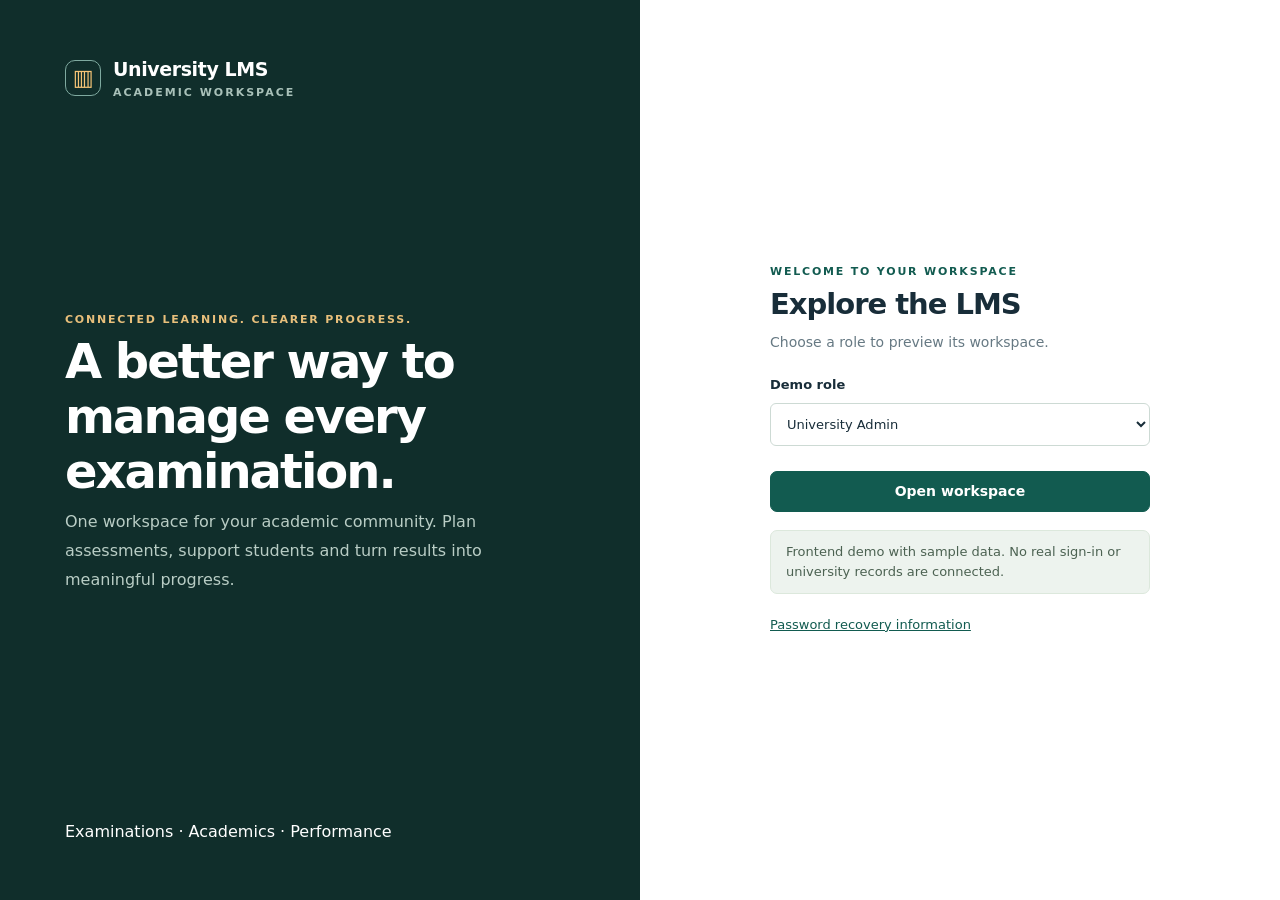
==== frontend/index.html @ e21db74d "Build responsive LMS frontend with role-based academic and examination workflows" ====
<!doctype html>
<html lang="en">
<head>
<meta charset="utf-8"><meta name="viewport" content="width=device-width, initial-scale=1">
<title>University LMS · Academic workspace</title>
<meta name="description" content="University LMS frontend with role-based academic administration, examination and performance screens.">
<link rel="stylesheet" href="assets/vendor/bootstrap.min.css">
<link rel="stylesheet" href="assets/styles.css">
<script src="assets/app.js" defer></script>
</head>
<body>
<a href="#main" class="skip-link">Skip to content</a>
<div id="app"></div>
<dialog id="modal" aria-labelledby="modal-title"></dialog>
<div id="toast" role="status" aria-live="polite"></div>
<noscript>This workspace needs JavaScript. Please enable it to use the frontend demo.</noscript>
</body></html>
---- frontend/assets/styles.css ----
:root{--ink:#182d39;--muted:#667983;--primary:#125b50;--accent:#e6a64e;--canvas:#f3f6f5;--line:#dfe7e4;--surface:#fff;--bs-body-font-family:Inter,ui-sans-serif,system-ui,-apple-system,sans-serif;--bs-body-color:var(--ink)}
*{box-sizing:border-box}body{margin:0;font:16px/1.55 var(--bs-body-font-family);background:var(--canvas);color:var(--ink)}button,input,select,textarea{font:inherit}button,a,input,select,textarea{outline-offset:4px}button{cursor:pointer}a{color:var(--primary)}.skip-link{position:fixed;top:-80px;z-index:10;background:white;padding:12px}.skip-link:focus{top:0}
.shell{display:grid;grid-template-columns:242px minmax(0,1fr);min-height:100vh}.sidebar{background:#102e2b;color:#c6d5d1;display:flex;flex-direction:column;padding:30px 18px;position:sticky;top:0;height:100vh}.brand{display:flex;gap:12px;align-items:center;font-size:19px;font-weight:750;color:white;text-decoration:none;letter-spacing:-.4px;padding:0 12px 30px}.brand-mark{width:36px;height:36px;border:1px solid #7faaa0;border-radius:10px;display:grid;place-items:center;color:#f6c476;font-size:22px}.brand small{display:block;font-size:11px;letter-spacing:2px;color:#a9c1b9;text-transform:uppercase}.nav-label{font-size:11px;text-transform:uppercase;letter-spacing:1.8px;color:#91afa6;margin:18px 14px 9px}.nav-item{display:flex;align-items:center;gap:12px;color:#c3d6ce;text-decoration:none;padding:10px 14px;margin:3px 0;border-radius:7px;font-size:14px}.nav-item:hover,.nav-item.active{background:#244840;color:white}.nav-item.active{box-shadow:inset 3px 0 #e8b666}.nav-icon{font-size:18px;width:22px;text-align:center}.sidebar-bottom{margin-top:auto;border-top:1px solid #36514b;padding:22px 12px 0;font-size:12px}.demo-dot{display:inline-block;width:7px;height:7px;background:#e6a64e;border-radius:50%;margin-right:7px}.topbar{height:84px;border-bottom:1px solid var(--line);background:white;display:flex;align-items:center;justify-content:space-between;padding:0 38px;gap:18px}.context-label{font-size:12px;color:var(--muted)}.context-title{font-weight:650;font-size:15px}.user-block{display:flex;align-items:center;gap:12px}.avatar{background:#dcebe5;color:#125b50;width:38px;height:38px;border-radius:50%;display:grid;place-items:center;font-weight:700}.role-pill{font-size:12px;color:var(--muted)}.btn{display:inline-flex;align-items:center;justify-content:center;border-radius:7px;padding:9px 15px;border:1px solid var(--line);background:white;color:var(--ink);text-decoration:none;font-size:14px;gap:7px;font-weight:600}.btn:hover{background:#f0f5f3}.btn-primary{background:var(--primary);color:white;border-color:var(--primary)}.btn-primary:hover{background:#0a463d;color:white}.btn-danger{color:#9b3131;border-color:#ebcaca}.btn:disabled{opacity:.45;cursor:not-allowed}.btn-sm{font-size:13px;padding:6px 10px}.content{max-width:1550px;padding:34px 38px 50px;margin:auto}.eyebrow{font-size:11px;letter-spacing:1.8px;text-transform:uppercase;font-weight:700;color:var(--primary);margin-bottom:6px}h1{font-size:30px;letter-spacing:-1px;line-height:1.25;margin:0 0 9px;font-weight:700}h2{font-size:18px;letter-spacing:-.3px;font-weight:650;margin:0}h3{font-size:16px}.subtitle{color:var(--muted);font-size:14px;margin:0}.page-heading{display:flex;justify-content:space-between;align-items:center;margin-bottom:26px;gap:20px}.actions{display:flex;gap:8px;flex-wrap:wrap}.notice{padding:11px 15px;background:#edf3ee;border:1px solid #dce8dc;border-radius:7px;color:#4c6252;font-size:13px;margin:18px 0}.stats{display:grid;grid-template-columns:repeat(4,1fr);gap:18px;margin:25px 0}.stat{background:white;border:1px solid var(--line);padding:20px 22px;border-radius:10px}.stat-label{font-size:13px;color:var(--muted)}.stat-value{font-size:30px;line-height:1.3;font-weight:650;letter-spacing:-.9px;margin:9px 0 5px}.stat-note{font-size:12px;color:#75867e}.dashboard-grid{display:grid;grid-template-columns:minmax(0,1.6fr) minmax(290px,1fr);gap:22px}.panel{background:white;border:1px solid var(--line);border-radius:10px;overflow:hidden;margin-bottom:22px}.panel-head{display:flex;justify-content:space-between;align-items:center;gap:12px;padding:20px 23px;border-bottom:1px solid #edf1ef}.panel-body{padding:23px}.welcome{background:linear-gradient(115deg,#dceae3,#eff3e8);border:1px solid #d7e3da;border-radius:10px;display:flex;align-items:center;justify-content:space-between;padding:25px 28px}.welcome h2{font-size:23px;margin:5px 0 9px}.welcome p{font-size:14px;color:#506b60;margin:0;max-width:510px}.welcome-art{font-size:52px;color:#729a87;padding:0 25px;transform:rotate(-9deg)}.table-wrap{overflow-x:auto}table{width:100%;border-collapse:collapse;font-size:14px}th{text-align:left;color:#6f7e80;font-size:11px;text-transform:uppercase;letter-spacing:.7px;padding:13px 22px;background:#fafcfb;font-weight:600;white-space:nowrap}td{padding:16px 22px;border-top:1px solid #edf1ef;vertical-align:middle}td .secondary{display:block;font-size:12px;color:var(--muted);margin-top:3px}.badge{font-size:11px;letter-spacing:.2px;border-radius:5px;padding:5px 8px;display:inline-block;font-weight:600;background:#e6f1e9;color:#316847}.badge.amber{background:#fff0d6;color:#875b18}.badge.gray{background:#edf1f3;color:#64727d}.badge.red{background:#fbe9e9;color:#9c3e3e}.toolbar{display:flex;justify-content:space-between;align-items:center;padding:18px 22px;gap:14px;border-bottom:1px solid var(--line)}.search{border:1px solid var(--line);border-radius:6px;padding:9px 12px;width:280px;max-width:100%;font-size:14px;background:#fafcfb}.form-grid{display:grid;grid-template-columns:1fr 1fr;gap:18px}.field{display:flex;flex-direction:column;gap:7px;font-size:13px;font-weight:600}.field input,.field select,.field textarea,.report-select{padding:10px 12px;border:1px solid #cddad4;border-radius:6px;background:white;width:100%;font-weight:400;color:var(--ink);min-height:43px}.field textarea{min-height:95px}.full{grid-column:1/-1}.help{font-size:12px;color:var(--muted);font-weight:400}.empty{text-align:center;color:var(--muted);padding:45px 20px}.schedule-item{display:flex;gap:15px;padding:19px 0;border-bottom:1px solid #edf1ef}.schedule-item:last-child{border:0}.date-box{width:49px;height:50px;background:#eff4f0;border-radius:8px;text-align:center;flex-shrink:0;font-size:19px;line-height:1.2;font-weight:700;padding-top:7px;color:#386451}.date-box small{display:block;font-size:10px;letter-spacing:1px}.schedule-item h3{margin:1px 0 5px;font-size:14px}.schedule-item p{font-size:12px;color:var(--muted);margin:0}.chart{height:182px;display:flex;gap:25px;align-items:end;justify-content:space-around;padding:14px 12px 24px;border-bottom:1px solid var(--line);margin-bottom:28px}.bar-group{height:100%;display:flex;flex-direction:column;justify-content:flex-end;align-items:center;width:55px;position:relative}.bar{background:#276d5b;border-radius:5px 5px 0 0;width:30px;min-height:2px}.bar-value{font-size:11px;color:var(--muted);margin-bottom:4px}.bar-name{position:absolute;top:calc(100% + 8px);font-size:11px;color:var(--muted);white-space:nowrap}.chart-caption{font-size:12px;color:var(--muted);margin-top:18px}.progress-line{display:flex;gap:14px;align-items:center;font-size:13px;margin:18px 0}.track{height:7px;flex:1;background:#edf2ef;border-radius:8px;overflow:hidden}.track span{height:100%;background:#609980;display:block}.section-note{font-size:12px;color:var(--muted)}.login{min-height:100vh;display:grid;grid-template-columns:1fr 1fr;background:white}.login-story{background:#102e2b;color:white;display:flex;flex-direction:column;justify-content:space-between;padding:55px 65px}.login-story .brand{padding:0}.login-story h1{font-size:48px;letter-spacing:-2px;max-width:490px;line-height:1.15}.login-story p{color:#b9cdc5;max-width:440px;line-height:1.8}.login-form{max-width:460px;width:100%;align-self:center;justify-self:center;padding:40px}.login-form h1{font-size:29px}.login-form .field{margin-top:22px}.login-form .btn{width:100%;margin-top:25px}.text-link{border:0;background:none;padding:0;color:var(--primary);font-size:13px;text-decoration:underline}.dialog-title{display:flex;justify-content:space-between;align-items:center;margin-bottom:20px}dialog{border:0;border-radius:12px;padding:28px;max-width:650px;width:calc(100% - 30px);box-shadow:0 20px 80px #102e2b33;color:var(--ink)}dialog::backdrop{background:#0d232a88}.close-btn{border:0;background:none;font-size:24px;line-height:1;color:var(--muted)}.dialog-footer{display:flex;justify-content:flex-end;gap:10px;margin-top:24px}.error{font-size:13px;color:#a32f2f;margin:10px 0}#toast{position:fixed;bottom:25px;right:25px;z-index:30;background:#153f34;color:white;border-radius:8px;padding:13px 20px;box-shadow:0 4px 20px #0002;display:none;max-width:90vw}.question-layout{display:grid;grid-template-columns:minmax(0,1fr) 250px;gap:22px}.question-text{font-size:20px;font-weight:600;margin:20px 0}.answer-option{display:flex;gap:12px;padding:14px;border:1px solid var(--line);border-radius:7px;margin:10px 0;cursor:pointer}.answer-option:has(input:checked){border-color:#2a7862;background:#eef6f0}.question-numbers{display:flex;gap:8px;flex-wrap:wrap}.question-numbers button{width:39px;height:39px;border:1px solid var(--line);background:white;border-radius:6px}.question-numbers button.current{border:2px solid var(--primary)}.question-numbers button.answered{background:#dcefe3}.timer{font-size:27px;font-variant-numeric:tabular-nums;font-weight:700;letter-spacing:1px}.menu-toggle{display:none}.profile-details{display:grid;grid-template-columns:1fr 1fr;gap:25px}.profile-details dt{font-size:12px;color:var(--muted);font-weight:500}.profile-details dd{margin:4px 0 0}.text-muted{color:var(--muted)!important}
@media(min-width:1500px){.content{padding:40px 48px}}@media(max-width:1100px){.stats{grid-template-columns:repeat(2,1fr)}.dashboard-grid{grid-template-columns:1fr}.topbar{padding:0 24px}.content{padding:25px}.user-name{display:none}}@media(max-width:760px){.shell{grid-template-columns:1fr}.sidebar{position:fixed;z-index:20;width:242px;left:-250px;transition:left .2s}.shell.nav-open .sidebar{left:0}.menu-toggle{display:inline-flex}.topbar{padding:0 16px;height:72px}.content{padding:23px 16px}.stats{gap:10px}.stat{padding:15px}.page-heading{align-items:flex-start;flex-direction:column}h1{font-size:26px}.form-grid,.question-layout,.profile-details{grid-template-columns:1fr}.welcome{padding:22px}.welcome-art{display:none}.login{grid-template-columns:1fr}.login-story{padding:28px}.login-story h1{font-size:32px;margin-top:35px}.login-story footer{display:none}.login-form{padding:30px 24px}.toolbar{flex-wrap:wrap}.panel-head{padding:18px}.panel-body{padding:18px}th,td{padding:13px 16px}.user-block{gap:8px}.context-title{font-size:13px}.topbar .btn{padding:7px 9px;font-size:12px}}@media print{.sidebar,.topbar,.actions,.toolbar,.notice,.btn,.skip-link{display:none!important}.shell,.dashboard-grid{display:block}.content{padding:0}.panel{break-inside:avoid;border:1px solid #ccc}.stats{grid-template-columns:repeat(4,1fr)}body{background:white}.chart{height:150px}}
.shell>div{min-width:0}.table-wrap{min-width:0;max-width:100%}
@media(max-width:760px){.sidebar{display:none;left:0}.shell.nav-open .sidebar{display:flex}.topbar{gap:10px}.topbar>.user-block{flex-shrink:0}.topbar .avatar{display:none}.context-label{font-size:11px}.topbar .context-title{font-size:12px}.topbar>.menu-toggle{flex-shrink:0}}
.dashboard-grid>div,.question-layout>*{min-width:0}.panel-head h2{min-width:0}.panel-head .text-link{flex-shrink:0}
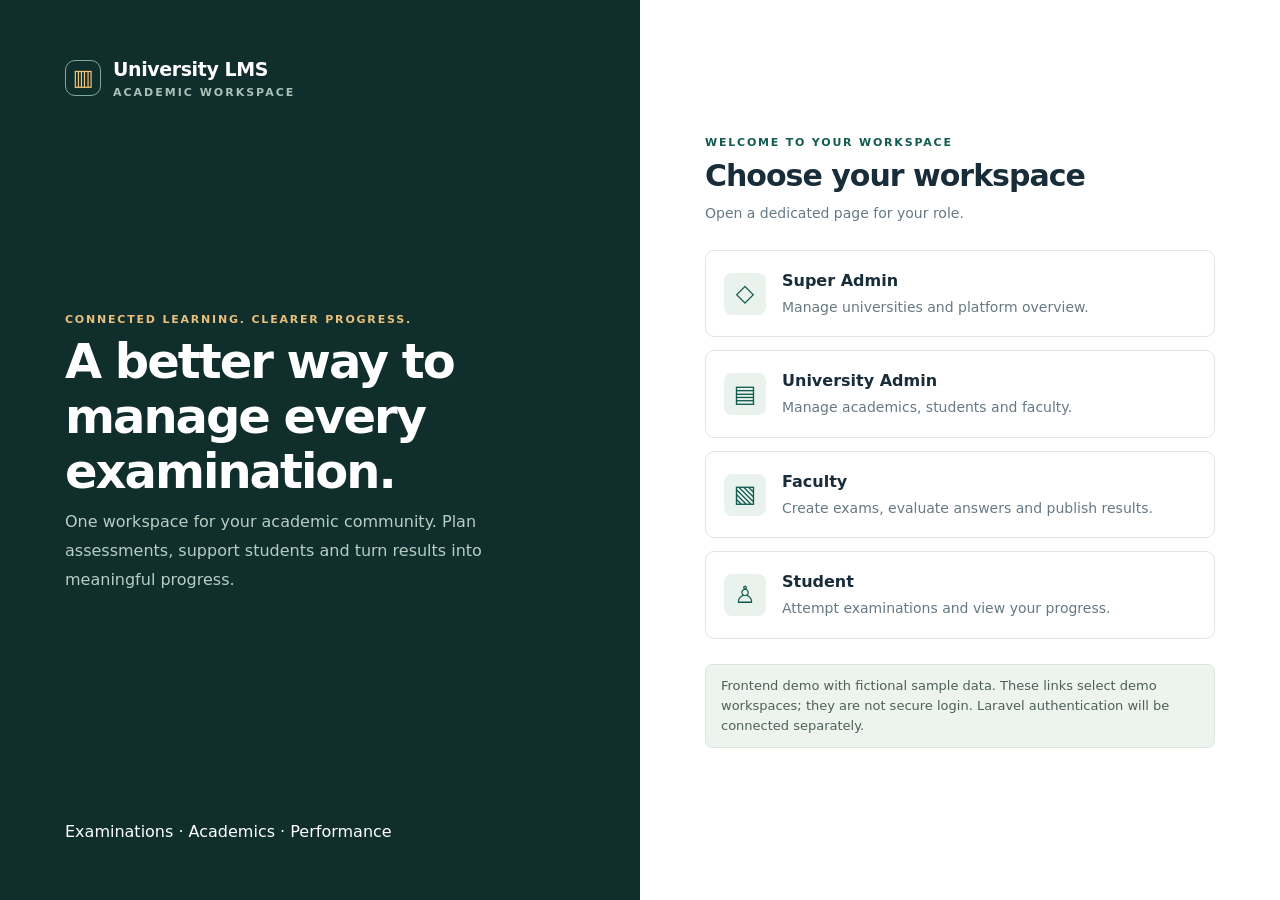
==== commit 7f43f796: "Separate role workspaces into dedicated HTML pages with shared index navigation" ====
--- a/frontend/index.html
+++ b/frontend/index.html
@@ -2,16 +2,30 @@
 <html lang="en">
 <head>
 <meta charset="utf-8"><meta name="viewport" content="width=device-width, initial-scale=1">
-<title>University LMS · Academic workspace</title>
-<meta name="description" content="University LMS frontend with role-based academic administration, examination and performance screens.">
+<title>Choose your workspace · University LMS</title>
+<meta name="description" content="Open the Super Admin, University Admin, Faculty or Student workspace.">
 <link rel="stylesheet" href="assets/vendor/bootstrap.min.css">
 <link rel="stylesheet" href="assets/styles.css">
-<script src="assets/app.js" defer></script>
 </head>
 <body>
 <a href="#main" class="skip-link">Skip to content</a>
-<div id="app"></div>
-<dialog id="modal" aria-labelledby="modal-title"></dialog>
-<div id="toast" role="status" aria-live="polite"></div>
-<noscript>This workspace needs JavaScript. Please enable it to use the frontend demo.</noscript>
+<main class="login" id="main">
+<section class="login-story">
+<div class="brand"><span class="brand-mark" aria-hidden="true">▥</span><span>University LMS<small>Academic workspace</small></span></div>
+<div><div class="eyebrow" style="color:#e8bf7b">Connected learning. Clearer progress.</div><h1>A better way to manage every examination.</h1><p>One workspace for your academic community. Plan assessments, support students and turn results into meaningful progress.</p></div>
+<footer>Examinations · Academics · Performance</footer>
+</section>
+<section class="workspace-picker" aria-labelledby="workspace-heading">
+<div class="eyebrow">Welcome to your workspace</div>
+<h1 id="workspace-heading">Choose your workspace</h1>
+<p class="subtitle">Open a dedicated page for your role.</p>
+<nav class="role-cards" aria-label="User workspaces">
+<a class="role-card" href="super-admin.html"><span class="role-card-icon" aria-hidden="true">◇</span><span><strong>Super Admin</strong><small>Manage universities and platform overview.</small></span></a>
+<a class="role-card" href="university-admin.html"><span class="role-card-icon" aria-hidden="true">▤</span><span><strong>University Admin</strong><small>Manage academics, students and faculty.</small></span></a>
+<a class="role-card" href="faculty.html"><span class="role-card-icon" aria-hidden="true">▧</span><span><strong>Faculty</strong><small>Create exams, evaluate answers and publish results.</small></span></a>
+<a class="role-card" href="student.html"><span class="role-card-icon" aria-hidden="true">♙</span><span><strong>Student</strong><small>Attempt examinations and view your progress.</small></span></a>
+</nav>
+<div class="notice">Frontend demo with fictional sample data. These links select demo workspaces; they are not secure login. Laravel authentication will be connected separately.</div>
+</section>
+</main>
 </body></html>
--- a/frontend/assets/styles.css
+++ b/frontend/assets/styles.css
@@ -5,3 +5,12 @@
 .shell>div{min-width:0}.table-wrap{min-width:0;max-width:100%}
 @media(max-width:760px){.sidebar{display:none;left:0}.shell.nav-open .sidebar{display:flex}.topbar{gap:10px}.topbar>.user-block{flex-shrink:0}.topbar .avatar{display:none}.context-label{font-size:11px}.topbar .context-title{font-size:12px}.topbar>.menu-toggle{flex-shrink:0}}
 .dashboard-grid>div,.question-layout>*{min-width:0}.panel-head h2{min-width:0}.panel-head .text-link{flex-shrink:0}
+
+/* Shared role entry page. Individual workspaces reuse the dashboard styles. */
+.workspace-picker{width:100%;max-width:600px;align-self:center;justify-self:center;padding:45px}
+.role-cards{display:grid;gap:13px;margin:25px 0}
+.role-card{display:flex;gap:16px;align-items:center;padding:18px;border:1px solid var(--line);border-radius:9px;color:var(--ink);text-decoration:none;background:white;transition:border-color .15s,background .15s}
+.role-card:hover,.role-card:focus-visible{border-color:var(--primary);background:#f0f7f3;color:var(--ink)}
+.role-card strong{display:block;font-size:16px}.role-card small{display:block;font-size:14px;color:var(--muted);margin-top:3px}
+.role-card-icon{display:grid;place-items:center;flex-shrink:0;width:42px;height:42px;border-radius:8px;background:#eaf2ed;font-size:24px;color:var(--primary)}
+@media(max-width:760px){.workspace-picker{padding:30px 24px}.role-card{padding:16px}}
